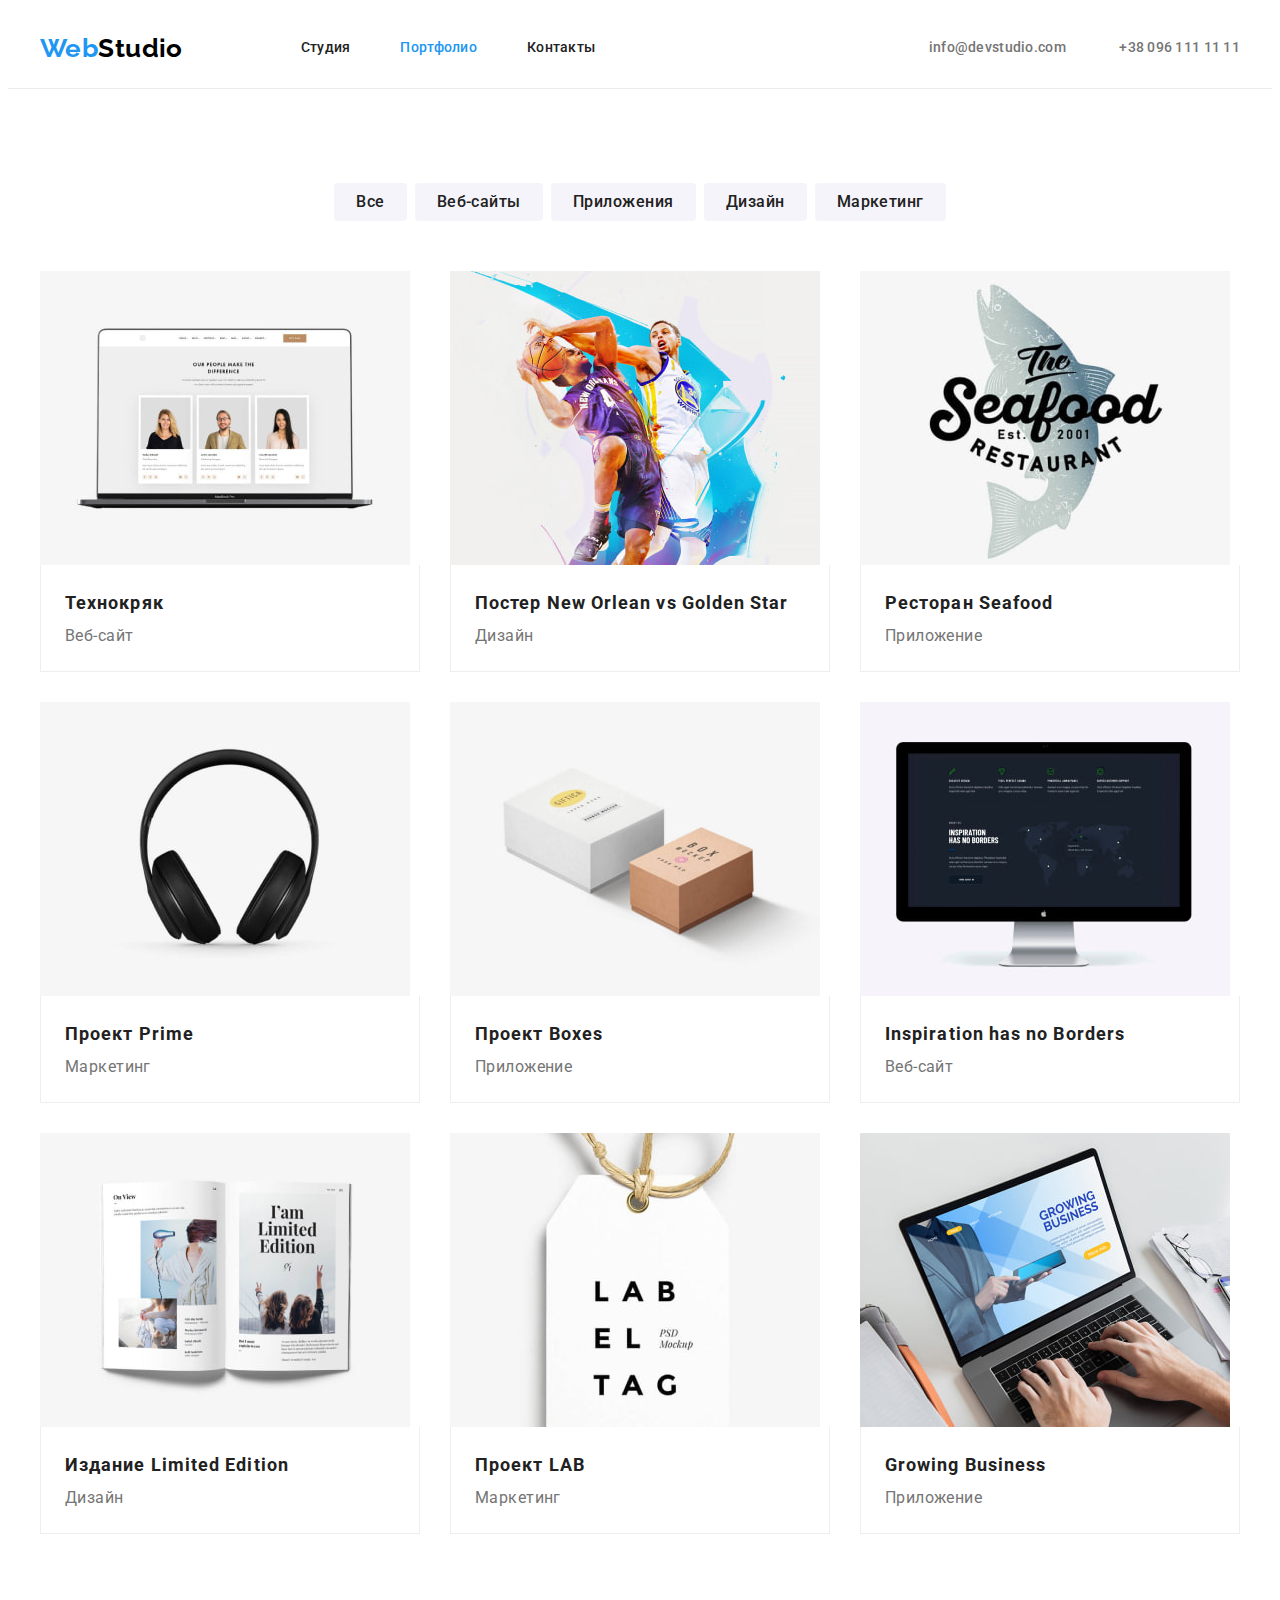
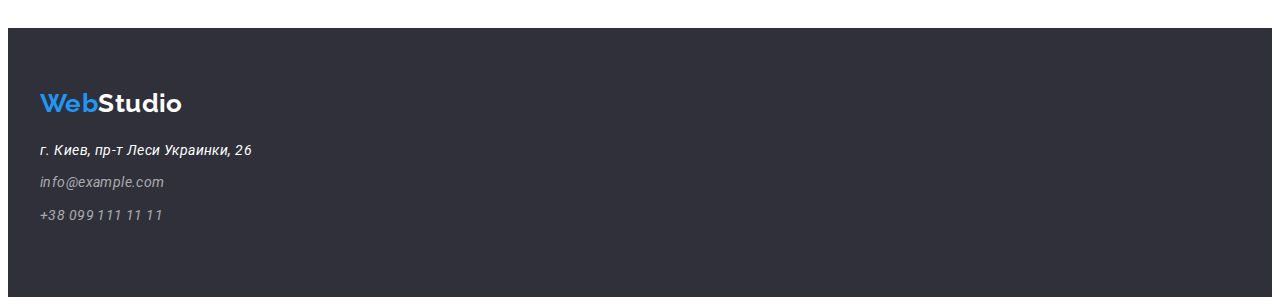
==== portfolio.html @ d487277b "Initial commit" ====
<!DOCTYPE html>
<html lang="ru">
  <head>
    <meta charset="UTF-8" />
    <meta http-equiv="X-UA-Compatible" content="IE=edge" />
    <meta name="viewport" content="width=device-width, initial-scale=1.0" />
    <title>Портфолио</title>
    <link rel="preconnect" href="https://fonts.gstatic.com" />
    <link
      href="https://fonts.googleapis.com/css2?family=Raleway:wght@700&family=Roboto:wght@400;500;700;900&display=swap"
      rel="stylesheet"
    />
    <link
      rel="stylesheet"
      href="https://cdnjs.cloudflare.com/ajax/libs/modern-normalize/1.0.0/modern-normalize.css"
      integrity="sha512-Zx6MlUMKSVJoQ+83OwhdILe8cSEsCzfqThJd7J/VA2UrK6Ctj85p+xzqfyuNXE5B1k25uUdmJ2OzItbBy9GHAQ=="
      crossorigin="anonymous"
    />
    <link rel="stylesheet" href="./css/styles.css" />
  </head>
  <body>
    <!-- "Шапка страницы" -->
    <header>
      <div class="container header-box">
        <!-- Логотип компании с ссылкой на главную страницу -->
        <a class="logo-header" href="./index.html"
          ><span class="logo accent">Web</span>Studio</a
        >

        <!-- Список ссылок для навигации по сайту -->
        <nav class="main-nav">
          <ul class="site-nav list">
            <li class="item">
              <a class="link" href="./index.html">Студия</a>
            </li>

            <li class="item">
              <a class="link current" href="./portfolio.html">Портфолио</a>
            </li>

            <li class="item"><a class="link" href="">Контакты</a></li>
          </ul>
        </nav>

        <!-- Контактные данные -->
        <div class="contacts-list">
          <a class="contacts link" href="mailto:info@devstudio.com"
            >info@devstudio.com</a
          >
          <a class="contacts link" href="tel:+380961111111"
            >+38 096 111 11 11</a
          >
        </div>
      </div>
    </header>
    <main>
      <section class="section">
        <div class="container">
          <!-- Кнопки фильтра работ -->
          <ul class="filter-button-list list">
            <li class="filter-button-item">
              <button class="filter-button" type="button">Все</button>
            </li>
            <li class="filter-button-item">
              <button class="filter-button" type="button">Веб-сайты</button>
            </li>
            <li class="filter-button-item">
              <button class="filter-button" type="button">Приложения</button>
            </li>
            <li class="filter-button-item">
              <button class="filter-button" type="button">Дизайн</button>
            </li>
            <li class="filter-button-item">
              <button class="filter-button" type="button">Маркетинг</button>
            </li>
          </ul>

          <!-- Примеры работ -->
          <ul class="example-list list">
            <li class="example-card">
              <img src="./img/portfolio/img1.jpg" alt="Веб-сайт" width="370" />
              <div class="card-content">
                <h2 class="example-name">Технокряк</h2>
                <p class="example-type">Веб-сайт</p>
              </div>
            </li>

            <li class="example-card">
              <img src="./img/portfolio/img2.jpg" alt="Дизайн" width="370" />
              <div class="card-content">
                <h2 class="example-name">Постер New Orlean vs Golden Star</h2>
                <p class="example-type">Дизайн</p>
              </div>
            </li>

            <li class="example-card">
              <img
                src="./img/portfolio/img3.jpg"
                alt="Приложение"
                width="370"
              />
              <div class="card-content">
                <h2 class="example-name">Ресторан Seafood</h2>
                <p class="example-type">Приложение</p>
              </div>
            </li>

            <li class="example-card">
              <img src="./img/portfolio/img4.jpg" alt="Маркетинг" width="370" />
              <div class="card-content">
                <h2 class="example-name">Проект Prime</h2>
                <p class="example-type">Маркетинг</p>
              </div>
            </li>

            <li class="example-card">
              <img
                src="./img/portfolio/img5.jpg"
                alt="Приложение"
                width="370"
              />
              <div class="card-content">
                <h2 class="example-name">Проект Boxes</h2>
                <p class="example-type">Приложение</p>
              </div>
            </li>

            <li class="example-card">
              <img src="./img/portfolio/img6.jpg" alt="Веб-сайт" width="370" />
              <div class="card-content">
                <h2 class="example-name">Inspiration has no Borders</h2>
                <p class="example-type">Веб-сайт</p>
              </div>
            </li>

            <li class="example-card">
              <img src="./img/portfolio/img7.jpg" alt="Дизайн" width="370" />
              <div class="card-content">
                <h2 class="example-name">Издание Limited Edition</h2>
                <p class="example-type">Дизайн</p>
              </div>
            </li>

            <li class="example-card">
              <img src="./img/portfolio/img8.jpg" alt="Маркетинг" width="370" />
              <div class="card-content">
                <h2 class="example-name">Проект LAB</h2>
                <p class="example-type">Маркетинг</p>
              </div>
            </li>

            <li class="example-card">
              <img
                src="./img/portfolio/img9.jpg"
                alt="Приложение"
                width="370"
              />
              <div class="card-content">
                <h2 class="example-name">Growing Business</h2>
                <p class="example-type">Приложение</p>
              </div>
            </li>
          </ul>
        </div>
      </section>
    </main>
    <footer class="footer-section">
      <div class="container">
        <!-- Логотип компании с ссылкой на главную страницу -->
        <a class="logo-footer" href="/"
          ><span class="accent">Web</span>Studio</a
        >
        <!-- Адресс компании -->
        <address>
          <p class="footer-address">г. Киев, пр-т Леси Украинки, 26</p>
          <a class="footer-contacts link" href="mailto:info@example.com"
            >info@example.com</a
          >
          <a class="footer-contacts link" href="tel:+380991111111"
            >+38 099 111 11 11</a
          >
        </address>
      </div>
    </footer>
  </body>
</html>
---- css/styles.css ----
:root {
  --primary-text-color: #757575;
  --secondary-text-color: #212121;
  --main-white-color: #ffffff;
  --main-accent-color: #2196f3;
  --grey-color: #f5f4fa;
}

* h1,
h2,
h3,
h4,
h5,
h6,
p,
ul {
  margin: 0;
  padding: 0;
}

img {
  display: block;
  max-width: 100%;
  height: auto;
}

header {
  border-bottom: 1px solid #ececec;
}

body {
  background-color: var(--main-white-color);
  color: var(--primary-text-color);

  font-family: Roboto, sans-serif;
  font-size: 14px;
  line-height: 1.71;
  letter-spacing: 0.03em;
}

/* Standart section paddings */
.section {
  padding-top: 94px;
  padding-bottom: 94px;
}

/* Container */

.container {
  margin-left: auto;
  margin-right: auto;
  width: 1200px;
  padding-left: 15px;
  padding-right: 15px;
}

.container.header-box {
  display: flex;
  flex-wrap: wrap;
}

/* Logo */
.logo-header {
  align-self: center;

  color: #000000;
  font-family: Raleway, sans-serif;
  font-weight: 700;
  font-size: 26px;
  line-height: 1.19;

  text-decoration: none;
}
.accent {
  color: var(--main-accent-color);
}

/* Navigation section */
.main-nav {
  margin-left: 93px;
  align-self: center;
}

.site-nav {
  display: flex;
}

.site-nav .link {
  display: inline-block;
  padding-top: 32px;
  padding-bottom: 32px;
  padding-left: 25px;
  padding-right: 25px;

  color: var(--secondary-text-color);
  font-weight: 500;
  line-height: 1.14;
  letter-spacing: 0.02em;

  text-decoration: none;
}

.contacts-list {
  align-self: center;
  margin-left: auto;
}

.contacts-list .link + .link {
  margin-left: 50px;
}

.contacts {
  color: var(--primary-text-color);
  font-weight: 500;
  line-height: 1.14;
  letter-spacing: 0.02em;

  text-decoration: none;
}

.link:hover,
.link:focus {
  color: var(--main-accent-color);
}

.site-nav .link.current {
  color: var(--main-accent-color);
}

.list {
  list-style: none;
}

/* Герой */
.hero {
  background-color: #2f303a;
  text-align: center;
  padding-top: 200px;
  padding-bottom: 200px;
}

.hero-title {
  color: var(--main-white-color);
  font-weight: 900;
  font-size: 44px;
  line-height: 1.36;
  letter-spacing: 0.06em;
  text-transform: uppercase;
}

.hero-button {
  margin-top: 30px;
  padding: 10px 32px;
  border-radius: 4px;
  border-style: hidden;

  font-family: Roboto, sans-serif;
  background-color: var(--main-accent-color);
  color: var(--main-white-color);
  font-weight: 700;
  font-size: 16px;
  line-height: 1.87;
  letter-spacing: 0.06em;
}

.hero-button:hover,
.hero-button:focus {
  color: #000000;
  cursor: pointer;
}

/* Особенности */

.features-list.list {
  display: flex;
}

.features-item {
  width: 270px;
}

.features-item:not(:nth-child(4n)) {
  margin-right: 30px;
}

.features-title {
  margin-bottom: 10px;
  color: var(--secondary-text-color);
  font-weight: 700;
  line-height: 1.14;
  text-transform: uppercase;
}

/* Чем мы занимаемся */

.our-work-section {
  padding-top: 0;
}

.secondary-titles {
  margin-bottom: 50px;
  color: var(--secondary-text-color);
  font-weight: 700;
  font-size: 36px;
  line-height: 1.17;

  text-align: center;
}

.our-work-list {
  display: flex;
  justify-content: center;
}

.our-work-item:not(:nth-child(3n)) {
  margin-right: 30px;
}

/* Наша команда */

.our-team-section {
  background-color: #f5f4fa;
}

.our-team-title {
  margin-bottom: 50px;
}

.our-team-list.list {
  display: flex;
  flex-wrap: wrap;
}

.our-team-item {
  background-color: var(--main-white-color);
  padding-bottom: 30px;
  border-radius: 4px;
}

.our-team-item:nth-child(-n + 3) {
  margin-right: 30px;
}

.our-team-name {
  margin-top: 30px;
  margin-bottom: 10px;

  color: var(--secondary-text-color);
  font-weight: 500;
  font-size: 16px;
  line-height: 1.19;

  text-align: center;
}

.our-team-position {
  font-size: 16px;
  line-height: 1.19;

  text-align: center;
}

/* Footer section */

footer {
  background-color: #2f303a; /* Временный фон для того чтобы был виден текст */
}

.footer-section {
  padding-top: 60px;
  padding-bottom: 60px;
}

.logo-footer {
  display: block;
  margin-bottom: 20px;

  color: var(--main-white-color);
  font-family: Raleway;
  font-weight: 700;
  font-size: 26px;
  line-height: 1.19;

  text-decoration: none;
}

.footer-address {
  display: inline-block;
  margin-bottom: 9px;

  color: var(--main-white-color);
}

.footer-contacts {
  display: block;
  margin-bottom: 9px;
  color: rgba(255, 255, 255, 0.6);
  text-decoration: none;
}

.footer-contacts:hover,
.footer-contacts:focus {
  color: var(--main-white-color);
}

/* -------------------------Страница портфолио------------------------------ */

/* Кнопки фильтра работ */

.filter-button-list {
  display: flex;
  justify-content: center;
  margin-bottom: 50px;
}

.filter-button {
  padding: 6px 22px;

  font-family: Roboto, sans-serif;
  color: var(--secondary-text-color);
  background-color: var(--grey-color);
  font-weight: 500;
  font-size: 16px;
  line-height: 1.62;
  letter-spacing: 0.03em;

  text-align: center;
  cursor: pointer;
  border-radius: 4px;
  border-style: hidden;
}

.filter-button-item:not(:nth-child(5n)) {
  margin-right: 8px;
}

.filter-button:hover,
.filter-button:focus {
  color: var(--main-white-color);
  background-color: var(--main-accent-color);
}

/* Примеры работ */

.example-list {
  display: flex;
  flex-wrap: wrap;

  margin-right: -30px;
  margin-bottom: -30px;
}

.example-card {
  flex-basis: calc(100% / 3 - 30px);

  margin-right: 30px;
  margin-bottom: 30px;
}

.card-content {
  padding: 20px 24px;
  border-right: 1px solid #eeeeee;
  border-left: 1px solid #eeeeee;
  border-bottom: 1px solid #eeeeee;
}

.example-name {
  color: var(--secondary-text-color);
  font-weight: 700;
  font-size: 18px;
  line-height: 2;
  letter-spacing: 0.06em;
}

.example-type {
  font-size: 16px;
  line-height: 1.87;
}
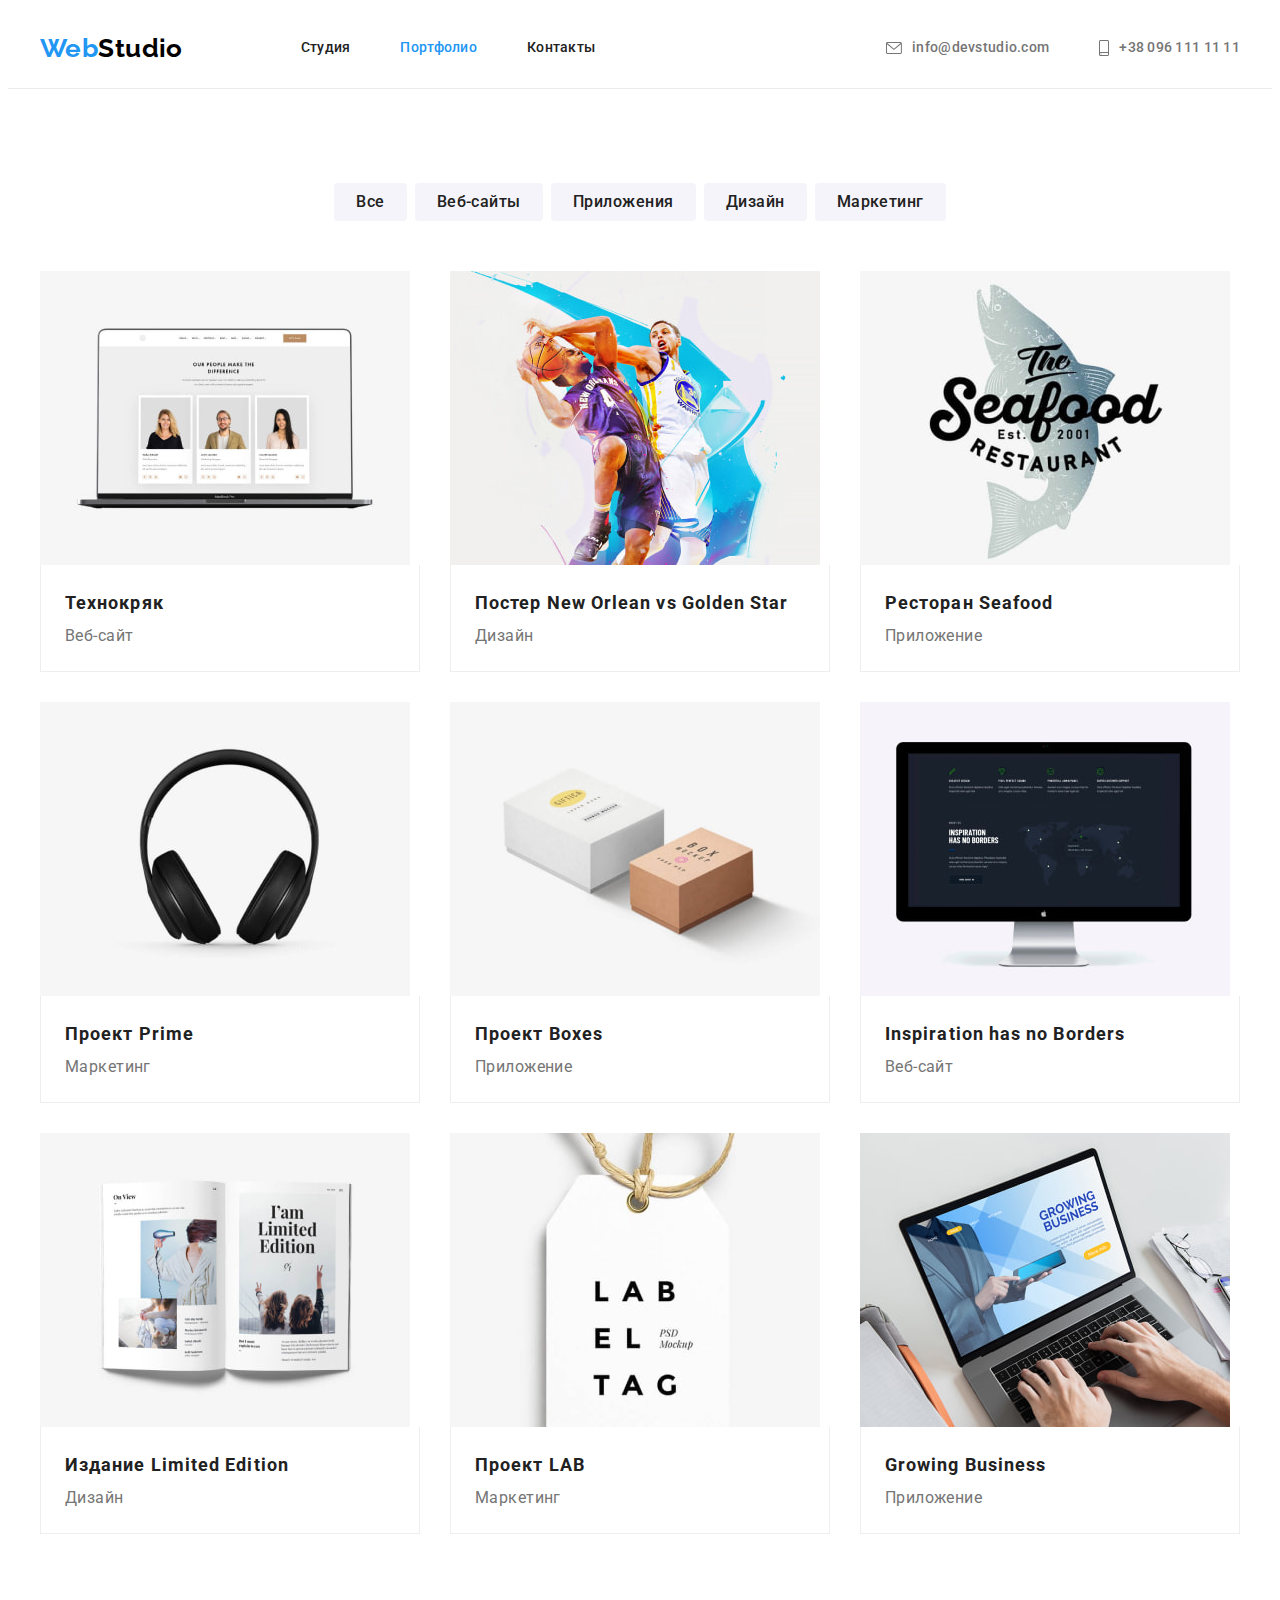
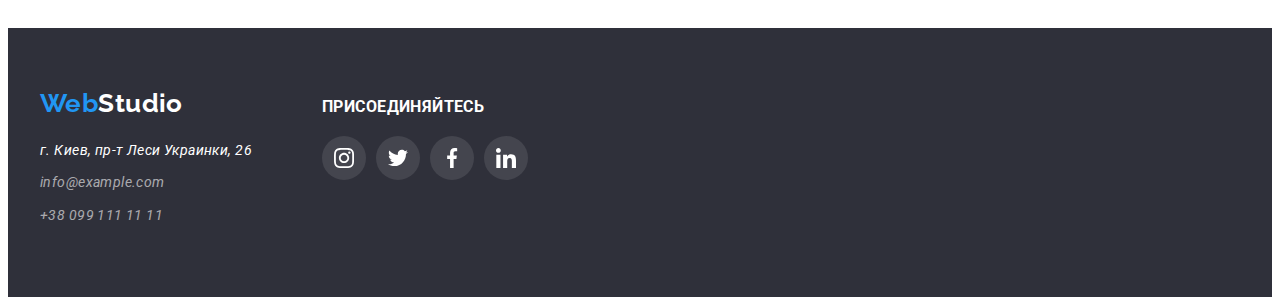
==== commit 37337be9: "Add hero and icons" ====
--- a/portfolio.html
+++ b/portfolio.html
@@ -44,12 +44,18 @@
 
         <!-- Контактные данные -->
         <div class="contacts-list">
-          <a class="contacts link" href="mailto:info@devstudio.com"
-            >info@devstudio.com</a
-          >
-          <a class="contacts link" href="tel:+380961111111"
-            >+38 096 111 11 11</a
-          >
+          <a class="contacts link" href="mailto:info@devstudio.com">
+            <svg class="icon-envelope">
+              <use href="./img/icons.svg#envelope"></use>
+            </svg>
+            info@devstudio.com
+          </a>
+          <a class="contacts link" href="tel:+380961111111">
+            <svg class="icon-smartphone">
+              <use href="./img/icons.svg#smartphone"></use>
+            </svg>
+            +38 096 111 11 11
+          </a>
         </div>
       </div>
     </header>
@@ -165,21 +171,75 @@
       </section>
     </main>
     <footer class="footer-section">
-      <div class="container">
-        <!-- Логотип компании с ссылкой на главную страницу -->
-        <a class="logo-footer" href="/"
-          ><span class="accent">Web</span>Studio</a
-        >
-        <!-- Адресс компании -->
-        <address>
-          <p class="footer-address">г. Киев, пр-т Леси Украинки, 26</p>
-          <a class="footer-contacts link" href="mailto:info@example.com"
-            >info@example.com</a
+      <div class="container footer-flex">
+        <div class="about-us">
+          <!-- Логотип компании с ссылкой на главную страницу -->
+          <a class="logo-footer" href="/"
+            ><span class="accent">Web</span>Studio</a
           >
-          <a class="footer-contacts link" href="tel:+380991111111"
-            >+38 099 111 11 11</a
-          >
-        </address>
+          <!-- Адресс компании -->
+          <address>
+            <p class="footer-address">г. Киев, пр-т Леси Украинки, 26</p>
+            <a class="footer-contacts link" href="mailto:info@example.com"
+              >info@example.com</a
+            >
+            <a class="footer-contacts link" href="tel:+380991111111"
+              >+38 099 111 11 11</a
+            >
+          </address>
+        </div>
+        <div class="join-us">
+          <h3 class="join-us-title">Присоединяйтесь</h3>
+          <ul class="social-contact list">
+            <li class="social-contact-item">
+              <a
+                class="icon-join link"
+                href="https://instagram.com"
+                target="_blank"
+              >
+                <svg class="icon-social" width="20" height="20">
+                  <use href="./img/icons.svg#instagram"></use>
+                </svg>
+              </a>
+            </li>
+
+            <li class="social-contact-item">
+              <a
+                class="icon-join link"
+                href="https://twitter.com"
+                target="_blank"
+              >
+                <svg class="icon-social" width="20" height="20">
+                  <use href="./img/icons.svg#twitter"></use>
+                </svg>
+              </a>
+            </li>
+
+            <li class="social-contact-item">
+              <a
+                class="icon-join link"
+                href="https://facebook.com"
+                target="_blank"
+              >
+                <svg class="icon-social" width="20" height="20">
+                  <use href="./img/icons.svg#facebook"></use>
+                </svg>
+              </a>
+            </li>
+
+            <li class="social-contact-item">
+              <a
+                class="icon-join link"
+                href="https://linkedin.com"
+                target="_blank"
+              >
+                <svg class="icon-social" width="20" height="20">
+                  <use href="./img/icons.svg#linkedin"></use>
+                </svg>
+              </a>
+            </li>
+          </ul>
+        </div>
       </div>
     </footer>
   </body>
--- a/css/styles.css
+++ b/css/styles.css
@@ -4,6 +4,7 @@
   --main-white-color: #ffffff;
   --main-accent-color: #2196f3;
   --grey-color: #f5f4fa;
+  --main-icon-color: #afb1b8;
 }
 
 * h1,
@@ -38,6 +39,10 @@
   letter-spacing: 0.03em;
 }
 
+.list {
+  list-style: none;
+}
+
 /* Standart section paddings */
 .section {
   padding-top: 94px;
@@ -76,6 +81,10 @@
 }
 
 /* Navigation section */
+.site-nav .link.current {
+  color: var(--main-accent-color);
+}
+
 .main-nav {
   margin-left: 93px;
   align-self: center;
@@ -101,6 +110,7 @@
 }
 
 .contacts-list {
+  display: inline-flex;
   align-self: center;
   margin-left: auto;
 }
@@ -110,6 +120,9 @@
 }
 
 .contacts {
+  display: inline-flex;
+  align-items: center;
+
   color: var(--primary-text-color);
   font-weight: 500;
   line-height: 1.14;
@@ -123,12 +136,28 @@
   color: var(--main-accent-color);
 }
 
-.site-nav .link.current {
-  color: var(--main-accent-color);
-}
-
-.list {
-  list-style: none;
+.icon-envelope {
+  height: 12px;
+  width: 16px;
+  margin-right: 10px;
+  fill: currentColor;
+}
+
+.icon-envelope:hover,
+.icon-envelope:focus {
+  fill: currentColor;
+}
+
+.icon-smartphone {
+  height: 16px;
+  width: 10px;
+  margin-right: 10px;
+  fill: currentColor;
+}
+
+.icon-smartphone:hover,
+.icon-smartphone:focus {
+  fill: currentColor;
 }
 
 /* Герой */
@@ -137,6 +166,19 @@
   text-align: center;
   padding-top: 200px;
   padding-bottom: 200px;
+  margin-left: auto;
+  margin-right: auto;
+
+  background-repeat: no-repeat;
+  background-position: center;
+  width: 1600px;
+  height: 600px;
+  background-image: linear-gradient(
+      to right,
+      rgba(47, 48, 58, 0.4),
+      rgba(47, 48, 58, 0.4)
+    ),
+    url(../img/hero.jpg);
 }
 
 .hero-title {
@@ -171,6 +213,16 @@
 
 /* Особенности */
 
+.icon-features {
+  display: block;
+  padding: 25px 100px;
+  margin-bottom: 30px;
+  width: 270px;
+  height: 120px;
+  background-color: var(--grey-color);
+  border-radius: 4px;
+}
+
 .features-list.list {
   display: flex;
 }
@@ -254,21 +306,87 @@
 }
 
 .our-team-position {
+  margin-bottom: 16px;
+
   font-size: 16px;
   line-height: 1.19;
 
   text-align: center;
 }
 
+.social-contact.list {
+  display: flex;
+  justify-content: center;
+}
+
+.social-contact-item:nth-child(-n + 3) {
+  margin-right: 10px;
+}
+
+.link-icon {
+  display: flex;
+  justify-content: center;
+  align-items: center;
+
+  fill: var(--main-icon-color);
+  height: 44px;
+  width: 44px;
+  border-radius: 50%;
+  border: hidden;
+}
+
+.link-icon:hover,
+.link-icon:focus {
+  background-color: var(--main-accent-color);
+  fill: var(--main-white-color);
+}
+
+/* Our clients section */
+.clients.list {
+  display: flex;
+}
+
+.company-item:nth-child(-n + 5) {
+  margin-right: 30px;
+}
+
+.company.link {
+  display: flex;
+  justify-content: center;
+  align-items: center;
+
+  width: 170px;
+  height: 72px;
+  fill: var(--main-icon-color);
+
+  border: 1px solid var(--main-icon-color);
+  border-radius: 4px;
+}
+
+.company.link:hover,
+.company.link:focus {
+  border-color: var(--main-accent-color);
+  fill: var(--main-accent-color);
+}
+
 /* Footer section */
 
 footer {
-  background-color: #2f303a; /* Временный фон для того чтобы был виден текст */
+  background-color: #2f303a;
 }
 
 .footer-section {
   padding-top: 60px;
   padding-bottom: 60px;
+}
+
+.footer-flex {
+  display: flex;
+  align-items: baseline;
+}
+
+.about-us {
+  margin-right: 70px;
 }
 
 .logo-footer {
@@ -301,6 +419,36 @@
 .footer-contacts:hover,
 .footer-contacts:focus {
   color: var(--main-white-color);
+}
+
+/* JOIN US SECTION */
+
+.join-us-title {
+  margin-bottom: 20px;
+
+  font-weight: 700;
+  line-height: 1.14;
+  text-transform: uppercase;
+
+  color: var(--main-white-color);
+}
+
+.icon-join {
+  display: flex;
+  justify-content: center;
+  align-items: center;
+
+  fill: var(--main-white-color);
+  background-color: rgba(255, 255, 255, 0.1);
+  width: 44px;
+  height: 44px;
+  border-radius: 50%;
+  border: hidden;
+}
+
+.icon-join:hover,
+.icon-join:focus {
+  background-color: var(--main-accent-color);
 }
 
 /* -------------------------Страница портфолио------------------------------ */
